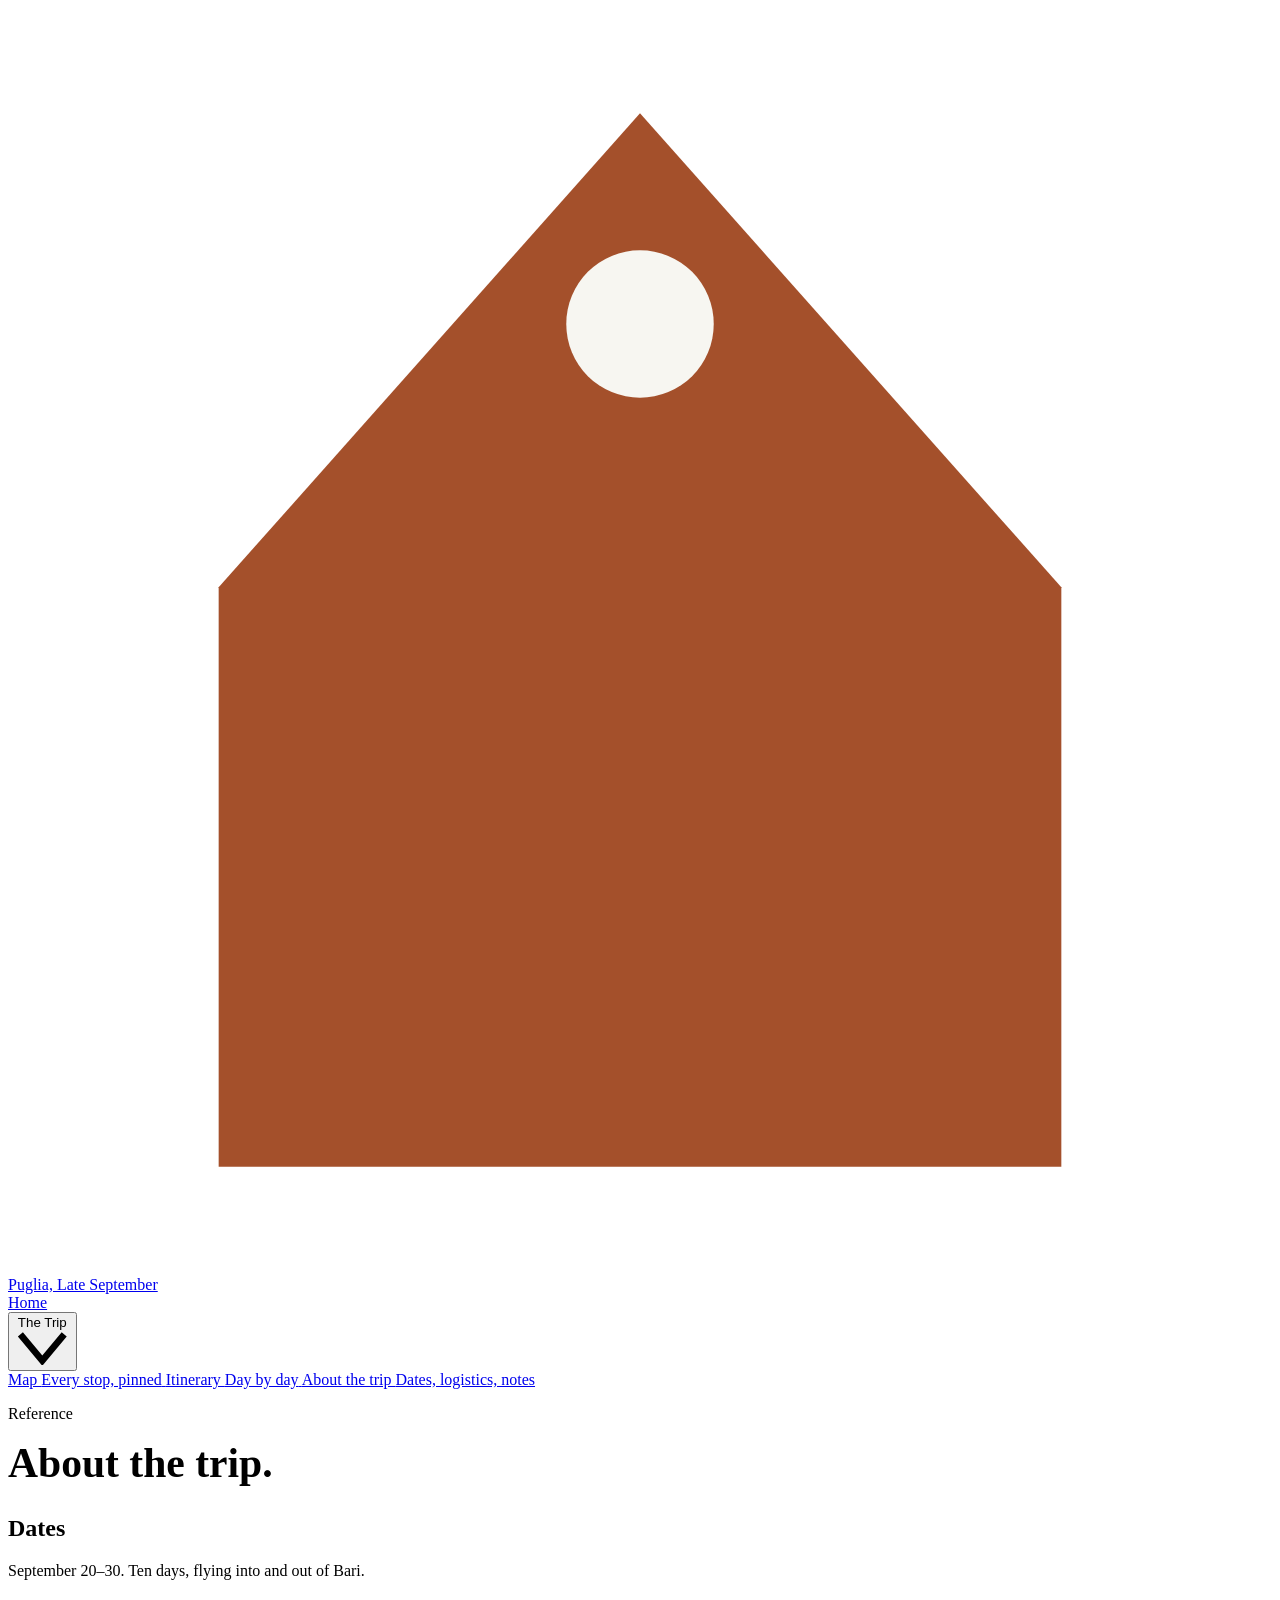
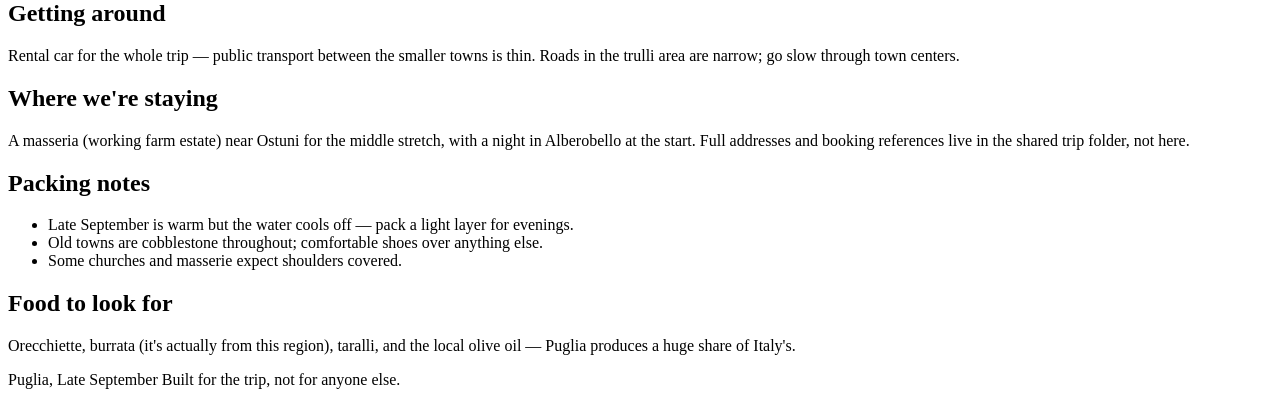
==== about.html @ 4a2f351f "Add files via upload" ====
<!DOCTYPE html>
<html lang="en">
<head>
<meta charset="UTF-8" />
<meta name="viewport" content="width=device-width, initial-scale=1.0" />
<title>About the Trip — Puglia, Late September</title>
<link rel="preconnect" href="https://fonts.googleapis.com">
<link rel="preconnect" href="https://fonts.gstatic.com" crossorigin>
<link href="https://fonts.googleapis.com/css2?family=Fraunces:ital,wght@0,500;0,600;1,500&family=Public+Sans:wght@400;500;600&family=IBM+Plex+Mono:wght@400;500&display=swap" rel="stylesheet">
<link rel="stylesheet" href="assets/css/style.css" />
</head>
<body>

<header class="site-header">
  <div class="wrap">
    <a href="index.html" class="brand">
      <svg class="brand-mark" viewBox="0 0 24 24" fill="none">
        <path d="M12 2 L20 11 L20 22 L4 22 L4 11 Z" fill="#a4502b"/>
        <circle cx="12" cy="6" r="1.4" fill="#f7f6f1"/>
      </svg>
      Puglia, Late September
    </a>
    <nav class="primary-nav">
      <a href="index.html" class="nav-link">Home</a>
      <div class="nav-dropdown">
        <button class="nav-dropdown-toggle" type="button" aria-haspopup="true" aria-expanded="false">
          The Trip
          <svg viewBox="0 0 12 8" fill="none"><path d="M1 1L6 7L11 1" stroke="currentColor" stroke-width="1.5"/></svg>
        </button>
        <div class="nav-dropdown-menu">
          <a href="map.html">
            Map
            <span class="item-desc">Every stop, pinned</span>
          </a>
          <a href="itinerary.html">
            Itinerary
            <span class="item-desc">Day by day</span>
          </a>
          <a href="about.html">
            About the trip
            <span class="item-desc">Dates, logistics, notes</span>
          </a>
        </div>
      </div>
    </nav>
  </div>
</header>

<main>
  <section>
    <div class="wrap">
      <p class="section-eyebrow">Reference</p>
      <h2 style="font-family: var(--font-display); font-size: clamp(1.8rem, 3.5vw, 2.6rem); margin: 0 0 28px;">About the trip.</h2>

      <div class="prose">
        <h2>Dates</h2>
        <p>September 20–30. Ten days, flying into and out of Bari.</p>

        <h2>Getting around</h2>
        <p>Rental car for the whole trip — public transport between the smaller towns is thin. Roads in the trulli area are narrow; go slow through town centers.</p>

        <h2>Where we're staying</h2>
        <p>A masseria (working farm estate) near Ostuni for the middle stretch, with a night in Alberobello at the start. Full addresses and booking references live in the shared trip folder, not here.</p>

        <h2>Packing notes</h2>
        <ul>
          <li>Late September is warm but the water cools off — pack a light layer for evenings.</li>
          <li>Old towns are cobblestone throughout; comfortable shoes over anything else.</li>
          <li>Some churches and masserie expect shoulders covered.</li>
        </ul>

        <h2>Food to look for</h2>
        <p>Orecchiette, burrata (it's actually from this region), taralli, and the local olive oil — Puglia produces a huge share of Italy's.</p>
      </div>
    </div>
  </section>
</main>

<footer class="site-footer">
  <div class="wrap">
    <span>Puglia, Late September</span>
    <span>Built for the trip, not for anyone else.</span>
  </div>
</footer>

<script src="assets/js/nav.js"></script>
</body>
</html>
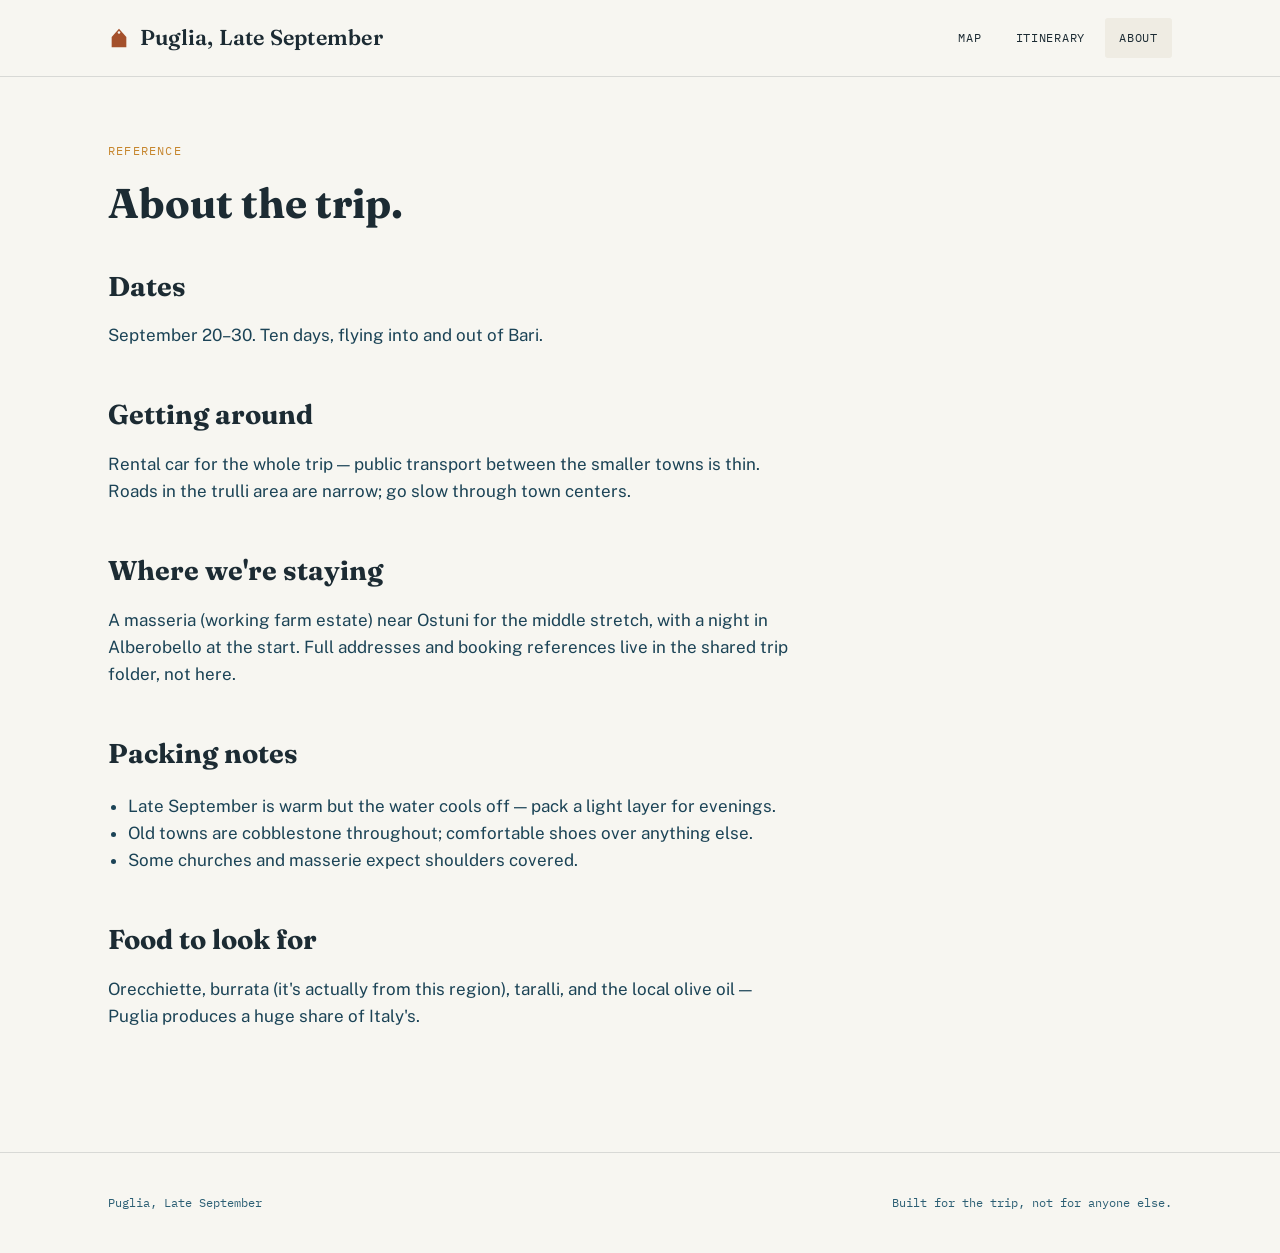
==== commit 6c96823b: "Add files via upload" ====
--- a/about.html
+++ b/about.html
@@ -21,27 +21,9 @@
       Puglia, Late September
     </a>
     <nav class="primary-nav">
-      <a href="index.html" class="nav-link">Home</a>
-      <div class="nav-dropdown">
-        <button class="nav-dropdown-toggle" type="button" aria-haspopup="true" aria-expanded="false">
-          The Trip
-          <svg viewBox="0 0 12 8" fill="none"><path d="M1 1L6 7L11 1" stroke="currentColor" stroke-width="1.5"/></svg>
-        </button>
-        <div class="nav-dropdown-menu">
-          <a href="map.html">
-            Map
-            <span class="item-desc">Every stop, pinned</span>
-          </a>
-          <a href="itinerary.html">
-            Itinerary
-            <span class="item-desc">Day by day</span>
-          </a>
-          <a href="about.html">
-            About the trip
-            <span class="item-desc">Dates, logistics, notes</span>
-          </a>
-        </div>
-      </div>
+      <a href="map.html" class="nav-link">Map</a>
+      <a href="itinerary.html" class="nav-link">Itinerary</a>
+      <a href="about.html" class="nav-link active">About</a>
     </nav>
   </div>
 </header>
--- a/assets/css/style.css
+++ b/assets/css/style.css
@@ -0,0 +1,754 @@
+/* ============================================================
+   PUGLIA TRIP — design tokens
+   Palette drawn from the region itself: whitewashed trulli,
+   the Adriatic, olive groves, sun-baked limestone, and the
+   ochre/rust glaze of Grottaglie pottery.
+   ============================================================ */
+
+:root {
+  /* color */
+  --ink: #1c2b33;
+  --sea-deep: #1b4356;
+  --sea: #2c5f74;
+  --sea-light: #6f9aad;
+  --whitewash: #f7f6f1;
+  --whitewash-dim: #efece3;
+  --limestone: #ddd2bc;
+  --olive: #6e7f4b;
+  --olive-dark: #4d5a35;
+  --ochre: #c6862e;
+  --rust: #a4502b;
+
+  /* type */
+  --font-display: "Fraunces", "Iowan Old Style", serif;
+  --font-body: "Public Sans", -apple-system, BlinkMacSystemFont, sans-serif;
+  --font-mono: "IBM Plex Mono", ui-monospace, monospace;
+
+  /* layout */
+  --max-width: 1120px;
+  --radius: 3px;
+  --border: 1px solid rgba(28, 43, 51, 0.14);
+}
+
+* {
+  box-sizing: border-box;
+}
+
+html {
+  scroll-behavior: smooth;
+}
+
+body {
+  margin: 0;
+  background: var(--whitewash);
+  color: var(--ink);
+  font-family: var(--font-body);
+  font-size: 17px;
+  line-height: 1.6;
+  -webkit-font-smoothing: antialiased;
+}
+
+img {
+  max-width: 100%;
+  display: block;
+}
+
+a {
+  color: inherit;
+}
+
+.wrap {
+  max-width: var(--max-width);
+  margin: 0 auto;
+  padding: 0 28px;
+}
+
+/* ---------- stone-wall divider (signature texture) ----------
+   A rough approximation of pietra a secco dry-stone coursing,
+   used as a section break instead of a plain <hr>. */
+.stone-wall {
+  height: 14px;
+  width: 100%;
+  background-image:
+    repeating-linear-gradient(90deg,
+      rgba(28,43,51,0.10) 0px, rgba(28,43,51,0.10) 1px,
+      transparent 1px, transparent 64px),
+    repeating-linear-gradient(90deg,
+      rgba(28,43,51,0.07) 0px, rgba(28,43,51,0.07) 1px,
+      transparent 1px, transparent 41px);
+  background-color: var(--limestone);
+  opacity: 0.55;
+}
+
+/* ---------- header / nav ---------- */
+.site-header {
+  position: sticky;
+  top: 0;
+  z-index: 50;
+  background: var(--whitewash);
+  border-bottom: var(--border);
+}
+
+.site-header .wrap {
+  display: flex;
+  align-items: center;
+  justify-content: space-between;
+  height: 76px;
+}
+
+.brand {
+  font-family: var(--font-display);
+  font-weight: 600;
+  font-size: 1.35rem;
+  text-decoration: none;
+  color: var(--ink);
+  letter-spacing: 0.01em;
+  display: flex;
+  align-items: center;
+  gap: 10px;
+}
+
+.brand-mark {
+  width: 22px;
+  height: 22px;
+  flex-shrink: 0;
+}
+
+nav.primary-nav {
+  display: flex;
+  align-items: center;
+  gap: 6px;
+}
+
+.nav-link {
+  font-family: var(--font-mono);
+  font-size: 0.78rem;
+  letter-spacing: 0.06em;
+  text-transform: uppercase;
+  text-decoration: none;
+  color: var(--ink);
+  padding: 10px 14px;
+  border-radius: var(--radius);
+  transition: background 0.15s ease;
+}
+
+.nav-link:hover,
+.nav-link.active {
+  background: var(--whitewash-dim);
+}
+
+/* dropdown */
+.nav-dropdown {
+  position: relative;
+}
+
+.nav-dropdown-toggle {
+  font-family: var(--font-mono);
+  font-size: 0.78rem;
+  letter-spacing: 0.06em;
+  text-transform: uppercase;
+  background: none;
+  border: none;
+  color: var(--ink);
+  padding: 10px 14px;
+  border-radius: var(--radius);
+  cursor: pointer;
+  display: flex;
+  align-items: center;
+  gap: 6px;
+  font-weight: 500;
+}
+
+.nav-dropdown-toggle:hover,
+.nav-dropdown.open .nav-dropdown-toggle {
+  background: var(--whitewash-dim);
+}
+
+.nav-dropdown-toggle svg {
+  width: 10px;
+  height: 10px;
+  transition: transform 0.15s ease;
+}
+
+.nav-dropdown.open .nav-dropdown-toggle svg {
+  transform: rotate(180deg);
+}
+
+.nav-dropdown-menu {
+  position: absolute;
+  top: calc(100% + 8px);
+  right: 0;
+  min-width: 220px;
+  background: var(--whitewash);
+  border: var(--border);
+  border-radius: var(--radius);
+  box-shadow: 0 12px 28px rgba(28, 43, 51, 0.14);
+  padding: 6px;
+  display: none;
+  flex-direction: column;
+}
+
+.nav-dropdown.open .nav-dropdown-menu {
+  display: flex;
+}
+
+.nav-dropdown-menu a {
+  text-decoration: none;
+  color: var(--ink);
+  padding: 10px 12px;
+  border-radius: var(--radius);
+  font-size: 0.92rem;
+  display: flex;
+  flex-direction: column;
+  gap: 2px;
+}
+
+.nav-dropdown-menu a:hover {
+  background: var(--whitewash-dim);
+}
+
+.nav-dropdown-menu .item-desc {
+  font-family: var(--font-mono);
+  font-size: 0.72rem;
+  color: var(--sea);
+  letter-spacing: 0.01em;
+}
+
+/* ---------- hero ---------- */
+.hero {
+  padding: 88px 0 64px;
+  position: relative;
+  overflow: hidden;
+}
+
+.hero-eyebrow {
+  font-family: var(--font-mono);
+  font-size: 0.78rem;
+  letter-spacing: 0.12em;
+  text-transform: uppercase;
+  color: var(--sea);
+  margin: 0 0 18px;
+}
+
+.hero h1 {
+  font-family: var(--font-display);
+  font-weight: 600;
+  font-size: clamp(2.6rem, 6vw, 4.6rem);
+  line-height: 1.02;
+  margin: 0 0 24px;
+  max-width: 14ch;
+  color: var(--ink);
+}
+
+.hero h1 em {
+  font-style: italic;
+  color: var(--rust);
+}
+
+.hero p.lede {
+  font-size: 1.15rem;
+  max-width: 52ch;
+  color: var(--sea-deep);
+  margin: 0 0 34px;
+}
+
+.hero-actions {
+  display: flex;
+  gap: 14px;
+  flex-wrap: wrap;
+}
+
+/* trulli skyline, drawn signature graphic */
+.trulli-skyline {
+  width: 100%;
+  height: auto;
+  margin-top: 56px;
+}
+
+/* ---------- image hero (work in progress) ---------- */
+.hero-image {
+  position: relative;
+  padding: 0;
+  min-height: 78vh;
+  display: flex;
+  align-items: flex-end;
+  overflow: hidden;
+}
+
+.hero-image-bg {
+  position: absolute;
+  inset: 0;
+  width: 100%;
+  height: 100%;
+  object-fit: cover;
+  object-position: center 40%;
+}
+
+.hero-image-overlay {
+  position: absolute;
+  inset: 0;
+  background: linear-gradient(180deg,
+    rgba(28, 43, 51, 0.15) 0%,
+    rgba(28, 43, 51, 0.35) 55%,
+    rgba(28, 43, 51, 0.82) 100%);
+}
+
+.hero-image-content {
+  position: relative;
+  padding: 48px 28px 64px;
+  color: var(--whitewash);
+}
+
+.hero-eyebrow-light {
+  color: var(--limestone);
+}
+
+.hero-image-title {
+  font-family: var(--font-display);
+  font-weight: 600;
+  font-style: italic;
+  font-size: clamp(2.8rem, 7vw, 5.2rem);
+  line-height: 1;
+  margin: 0 0 20px;
+  color: #fff;
+  text-shadow: 0 2px 24px rgba(0,0,0,0.35);
+}
+
+.lede-light {
+  color: var(--limestone);
+  max-width: 52ch;
+}
+
+.btn-ghost-light {
+  border-color: var(--whitewash);
+  color: var(--whitewash);
+}
+
+.btn-ghost-light:hover {
+  background: rgba(247, 246, 241, 0.14);
+}
+
+@media (max-width: 720px) {
+  .hero-image {
+    min-height: 64vh;
+  }
+}
+
+/* ---------- buttons ---------- */
+.btn {
+  display: inline-flex;
+  align-items: center;
+  gap: 8px;
+  font-family: var(--font-mono);
+  font-size: 0.8rem;
+  letter-spacing: 0.05em;
+  text-transform: uppercase;
+  text-decoration: none;
+  padding: 13px 22px;
+  border-radius: var(--radius);
+  border: 1px solid var(--ink);
+  transition: all 0.15s ease;
+  cursor: pointer;
+}
+
+.btn-primary {
+  background: var(--ink);
+  color: var(--whitewash);
+}
+
+.btn-primary:hover {
+  background: var(--sea-deep);
+  border-color: var(--sea-deep);
+}
+
+.btn-ghost {
+  background: transparent;
+  color: var(--ink);
+}
+
+.btn-ghost:hover {
+  background: var(--whitewash-dim);
+}
+
+/* ---------- sections / cards ---------- */
+section {
+  padding: 64px 0;
+}
+
+.section-head {
+  margin-bottom: 40px;
+  max-width: 60ch;
+}
+
+.section-eyebrow {
+  font-family: var(--font-mono);
+  font-size: 0.75rem;
+  letter-spacing: 0.1em;
+  text-transform: uppercase;
+  color: var(--ochre);
+  margin: 0 0 10px;
+}
+
+.section-head h2 {
+  font-family: var(--font-display);
+  font-size: clamp(1.7rem, 3vw, 2.4rem);
+  margin: 0 0 12px;
+  color: var(--ink);
+}
+
+.section-head p {
+  color: var(--sea-deep);
+  margin: 0;
+}
+
+.card-grid {
+  display: grid;
+  grid-template-columns: repeat(auto-fit, minmax(260px, 1fr));
+  gap: 20px;
+}
+
+.card {
+  background: #fff;
+  border: var(--border);
+  border-radius: var(--radius);
+  padding: 26px;
+}
+
+.card h3 {
+  font-family: var(--font-display);
+  font-size: 1.25rem;
+  margin: 0 0 10px;
+}
+
+.card p {
+  margin: 0;
+  color: var(--sea-deep);
+  font-size: 0.96rem;
+}
+
+.card .tag {
+  font-family: var(--font-mono);
+  font-size: 0.7rem;
+  letter-spacing: 0.06em;
+  text-transform: uppercase;
+  color: var(--olive-dark);
+  background: rgba(110, 127, 75, 0.12);
+  display: inline-block;
+  padding: 4px 9px;
+  border-radius: 2px;
+  margin-bottom: 12px;
+}
+
+/* ---------- prose pages (about / itinerary text) ---------- */
+.prose {
+  max-width: 68ch;
+}
+
+.prose h2 {
+  font-family: var(--font-display);
+  font-size: 1.7rem;
+  margin: 44px 0 14px;
+}
+
+.prose h2:first-child {
+  margin-top: 0;
+}
+
+.prose p {
+  color: var(--sea-deep);
+  margin: 0 0 18px;
+}
+
+.prose ul {
+  color: var(--sea-deep);
+  padding-left: 1.2em;
+}
+
+/* itinerary list, numbering is meaningful (real day sequence) */
+.itinerary-day {
+  display: grid;
+  grid-template-columns: 64px 1fr;
+  gap: 18px;
+  padding: 26px 0;
+  border-top: var(--border);
+}
+
+.itinerary-day:first-of-type {
+  border-top: none;
+}
+
+.itinerary-day .day-num {
+  font-family: var(--font-mono);
+  font-size: 0.85rem;
+  color: var(--rust);
+  padding-top: 4px;
+}
+
+.itinerary-day h3 {
+  font-family: var(--font-display);
+  font-size: 1.3rem;
+  margin: 0 0 8px;
+}
+
+.itinerary-day p {
+  color: var(--sea-deep);
+  margin: 0;
+}
+
+/* ---------- map page ---------- */
+.map-layout {
+  display: flex;
+  gap: 28px;
+  padding: 40px 28px 56px;
+  align-items: flex-start;
+}
+
+.map-sidebar {
+  width: 300px;
+  flex-shrink: 0;
+  display: flex;
+  flex-direction: column;
+  gap: 4px;
+  position: sticky;
+  top: 96px;
+}
+
+.map-tabs {
+  display: flex;
+  flex-direction: column;
+  gap: 2px;
+  border: var(--border);
+  border-radius: var(--radius);
+  overflow: hidden;
+  background: #fff;
+}
+
+.map-tab {
+  display: flex;
+  align-items: center;
+  gap: 10px;
+  text-align: left;
+  font-family: var(--font-body);
+  font-size: 0.92rem;
+  font-weight: 500;
+  color: var(--ink);
+  background: none;
+  border: none;
+  border-left: 3px solid transparent;
+  padding: 13px 16px;
+  cursor: pointer;
+  transition: background 0.15s ease, border-color 0.15s ease;
+}
+
+.map-tab::before {
+  content: "";
+  width: 8px;
+  height: 8px;
+  border-radius: 50%;
+  background: var(--tab-color, var(--ink));
+  flex-shrink: 0;
+}
+
+.map-tab:hover {
+  background: var(--whitewash-dim);
+}
+
+.map-tab.active {
+  background: var(--whitewash-dim);
+  border-left-color: var(--tab-color, var(--ink));
+  font-weight: 600;
+}
+
+.map-stop-list {
+  margin-top: 14px;
+  display: flex;
+  flex-direction: column;
+  gap: 6px;
+  max-height: calc(100vh - 320px);
+  overflow-y: auto;
+  padding-right: 4px;
+}
+
+.map-stop-item {
+  display: flex;
+  align-items: flex-start;
+  gap: 10px;
+  text-align: left;
+  background: #fff;
+  border: var(--border);
+  border-radius: var(--radius);
+  padding: 12px 14px;
+  cursor: pointer;
+  font-family: var(--font-body);
+  transition: border-color 0.15s ease, transform 0.1s ease;
+}
+
+.map-stop-item:hover {
+  border-color: var(--stop-color, var(--sea));
+  transform: translateX(2px);
+}
+
+.map-stop-dot {
+  width: 9px;
+  height: 9px;
+  border-radius: 50%;
+  background: var(--stop-color, var(--ink));
+  margin-top: 5px;
+  flex-shrink: 0;
+}
+
+.map-stop-text {
+  display: flex;
+  flex-direction: column;
+  gap: 2px;
+}
+
+.map-stop-name {
+  font-family: var(--font-display);
+  font-size: 0.98rem;
+  font-weight: 600;
+  color: var(--ink);
+}
+
+.map-stop-note {
+  font-size: 0.82rem;
+  color: var(--sea-deep);
+  line-height: 1.4;
+}
+
+.map-stop-empty {
+  font-family: var(--font-mono);
+  font-size: 0.82rem;
+  color: var(--sea);
+  padding: 10px 2px;
+}
+
+.map-main {
+  flex: 1;
+  min-width: 0;
+}
+
+.map-shell {
+  width: 100%;
+  height: 640px;
+  border: var(--border);
+  border-radius: var(--radius);
+  overflow: hidden;
+  background: var(--limestone);
+}
+
+#map {
+  width: 100%;
+  height: 100%;
+}
+
+.map-note {
+  margin-top: 16px;
+  padding: 16px 18px;
+  background: rgba(198, 134, 46, 0.1);
+  border: 1px solid rgba(198, 134, 46, 0.35);
+  border-radius: var(--radius);
+  font-size: 0.9rem;
+  color: var(--ink);
+}
+
+.map-note code {
+  font-family: var(--font-mono);
+  background: rgba(28, 43, 51, 0.08);
+  padding: 1px 5px;
+  border-radius: 2px;
+}
+
+/* ---------- footer ---------- */
+footer.site-footer {
+  border-top: var(--border);
+  padding: 40px 0;
+  margin-top: 40px;
+}
+
+footer.site-footer .wrap {
+  display: flex;
+  justify-content: space-between;
+  align-items: center;
+  flex-wrap: wrap;
+  gap: 12px;
+  font-family: var(--font-mono);
+  font-size: 0.76rem;
+  color: var(--sea);
+}
+
+/* ---------- responsive ---------- */
+@media (max-width: 720px) {
+  .site-header .wrap {
+    height: 64px;
+  }
+
+  nav.primary-nav {
+    gap: 0;
+  }
+
+  .nav-link,
+  .nav-dropdown-toggle {
+    padding: 8px 9px;
+    font-size: 0.7rem;
+  }
+
+  .hero {
+    padding: 56px 0 40px;
+  }
+
+  .map-shell {
+    height: 380px;
+  }
+
+  .map-layout {
+    flex-direction: column;
+    padding: 24px 20px 40px;
+    gap: 18px;
+  }
+
+  .map-sidebar {
+    width: 100%;
+    position: static;
+  }
+
+  .map-tabs {
+    flex-direction: row;
+    overflow-x: auto;
+  }
+
+  .map-tab {
+    border-left: none;
+    border-bottom: 3px solid transparent;
+    white-space: nowrap;
+  }
+
+  .map-tab.active {
+    border-bottom-color: var(--tab-color, var(--ink));
+  }
+
+  .map-stop-list {
+    max-height: 320px;
+  }
+
+  .itinerary-day {
+    grid-template-columns: 1fr;
+    gap: 6px;
+  }
+}
+
+/* accessibility */
+a:focus-visible,
+button:focus-visible {
+  outline: 2px solid var(--sea);
+  outline-offset: 2px;
+}
+
+@media (prefers-reduced-motion: reduce) {
+  html {
+    scroll-behavior: auto;
+  }
+  * {
+    transition: none !important;
+  }
+}
